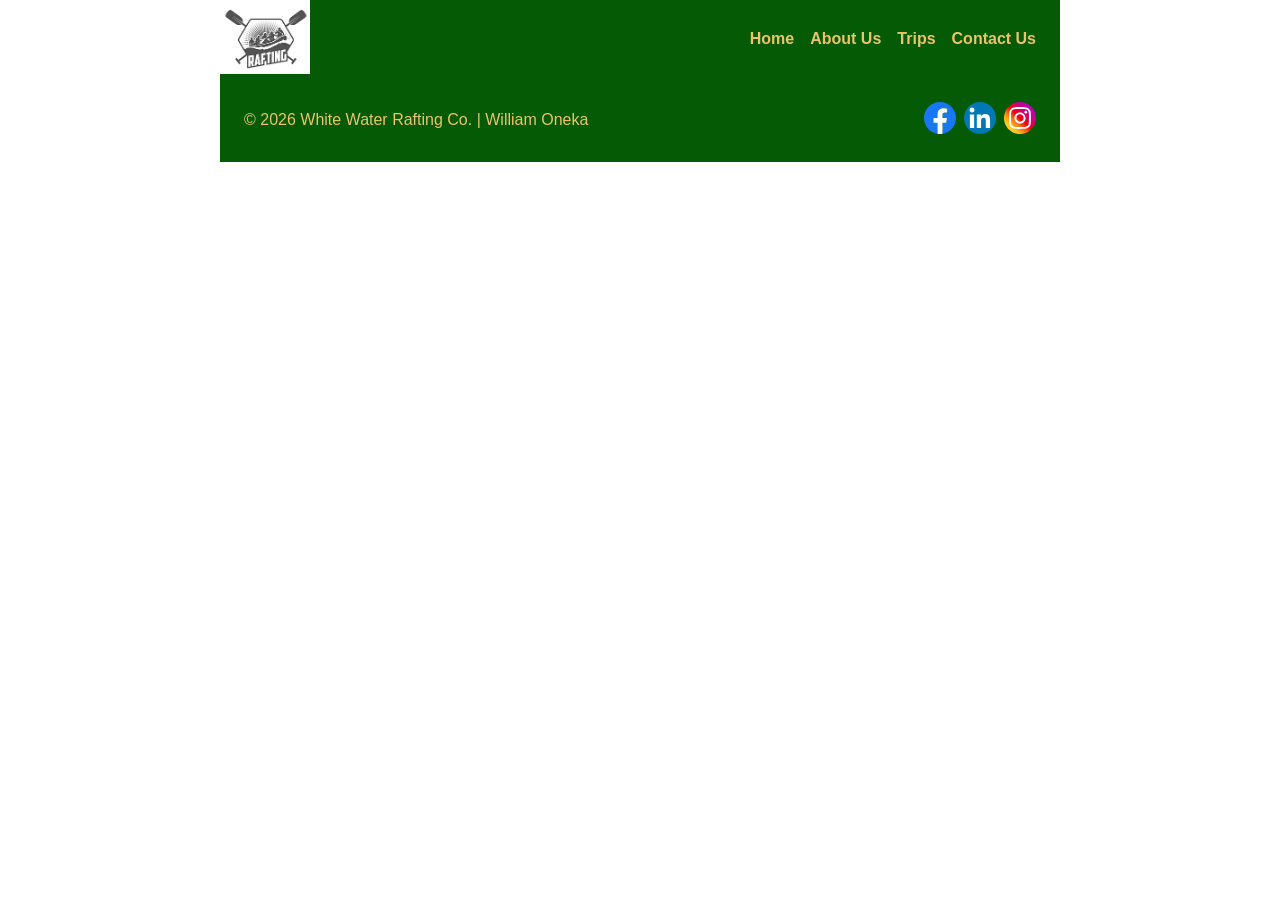
==== wwr/index.html @ c7ba490f "Fixes" ====
<!DOCTYPE html>
<html lang="en">

<head>
    <meta charset="UTF-8">
    <meta name="viewport" content="width=device-width, initial-scale=1.0">
    <meta name="author" content="William Oneka">
    <title>Home | White Water Rafting Co.</title>
    <meta name="description"
      content="Contact White Water Rafting Co. in Gulu, Uganda. Reach out with questions, reservation requests, or suggestions — we'd love to hear from you.">
    <link rel="stylesheet" href="styles/rafting.css">
</head>

<body>
    <header>
        <a href="index.html">
            <img src="images/logo.png" alt="White Water Rafting Co. logo">
        </a>
        <nav>
            <a href="index.html">Home</a>
            <a href="about.html">About Us</a>
            <a href="trips.html">Trips</a>
            <a href="contact.html">Contact Us</a>
        </nav>
    </header>

    <main>

    </main>

    <footer>
        <p> &copy; 2026 White Water Rafting Co. | William Oneka</p>
        <nav class="socialmedia">
            <a href="https://facebook.com">
                <img src="images/facebook.svg" alt="Facebook Icon">
            </a>
            <a href="https://linkedin.com">
                <img src="images/linkedin.svg" alt="LinkedIn Icon">
            </a>
            <a href="https://instagram.com">
                <img src="images/instagram.svg" alt="Instagram Icon">
            </a>
        </nav>
    </footer>
</body>

</html>
---- wwr/styles/rafting.css ----
:root {
    --primary-color: #055a05;
    /* deep green */
    --accent1-color: #264653;
    /* dark slate blue */
    --accent2-color: #e9c46a;
    /* light golden yellow */
    --heading-font: "Times New Roman", Georgia, serif;
    --body-font: Arial, Helvetica, sans-serif;
}

* {
    margin: 0;
    padding: 0;
    box-sizing: border-box;
}

body {
    font-family: var(--body-font);
    color: var(--accent1-color);
}

header,
main,
footer {
    max-width: 840px;
    margin: 0 auto;
}

/* ------- Header ------- */
header {
    display: grid;
    grid-template-columns: auto 1fr;
    align-items: center;
    background-color: var(--primary-color);
    color: var(--accent2-color);
}

header img {
    width: 90px;
    height: auto;
}

header nav {
    display: flex;
    justify-content: flex-end;
    gap: 1rem;
}

header nav a {
    color: var(--accent2-color);
    text-decoration: none;
    font-weight: bold;
}

/* ------- Headings ------- */
h1,
h2 {
    font-family: var(--heading-font);
    color: var(--primary-color);
}

nav,
p,
section,
article {
    margin: 16px;
    padding: 8px;
}

/* ------- Hero with overlays (about page) ------- */
.hero {
    position: relative;
    /* anchor for the absolute h1 and article */
}

.hero img {
    display: block;
    width: 100%;
    height: auto;
}

.hero h1 {
    position: absolute;
    top: 20px;
    width: 100%;
    padding: 16px;
    text-align: center;
    opacity: 0.7;
    background-color: var(--accent1-color);
    color: #fff;
}

.hero article {
    position: absolute;
    bottom: 20px;
    left: 20px;
    right: 20px;
    background-color: #ffffffd9;
    border-radius: 6px;
}

.hero article img {
    float: right;
    width: 125px;
    margin-left: 12px;
    border-radius: 4px;
    box-shadow: 0 2px 6px rgba(0, 0, 0, 0.3);
}

/* ------- Footer ------- */
footer {
    display: flex;
    align-items: center;
    justify-content: space-between;
    background-color: var(--primary-color);
    color: var(--accent2-color);
}

.socialmedia {
    display: flex;
    gap: 0.5rem;
}

.socialmedia a {
    text-decoration: none;
}

.socialmedia img {
    width: 32px;
    height: 32px;
}

/* ------- Adventures section (about page) ------- */
.adventures {
    display: grid;
    grid-template-columns: 1fr 1fr 1fr 1fr 1fr;
    gap: 1rem;
    text-align: center;
}

.adventures h2 {
    grid-column: 1 / 6;
    margin-bottom: 1rem;
}

.adventures figure {
    margin: 0;
}

.adventures img {
    width: 100%;
    height: auto;
}

.adventures figcaption {
    font-size: 0.9rem;
    margin-top: 0.5rem;
}

/* ------- History section (about page) ------- */
.history-grid {
    display: grid;
    grid-template-columns: 1fr auto 1fr;
    align-items: center;
    gap: 1rem;
}

.history-grid img {
    width: 200px;
    height: auto;
}

/* ===================================================
   Contact page styles
   =================================================== */

/* Company info block on top */
.contact-header {
    text-align: center;
    padding: 1rem;
}

/* Two-column grid: map left, form right */
.contact-grid {
    display: grid;
    grid-template-columns: 1fr 1fr;
    gap: 2rem;
    align-items: start;
    padding: 1rem;
}

.contact-map iframe {
    width: 100%;
    height: 100%;
    min-height: 400px;
    border: none;
    border-radius: 0.5rem;
}

/* Contact form */
.contact-form form {
    display: grid;
    gap: 1rem;
}

.form-item {
    display: grid;
    gap: 0.25rem;
}

.contact-form label {
    font-weight: bold;
}

.contact-form input[type="text"],
.contact-form input[type="email"],
.contact-form textarea {
    padding: 0.5rem;
    font-size: 1rem;
    border: 1px solid #ccc;
    border-radius: 0.25rem;
}

.contact-form fieldset {
    border: 1px solid #ccc;
    border-radius: 0.25rem;
    padding: 0.75rem;
}

.contact-form fieldset label {
    display: block;
    font-weight: normal;
    margin: 0.25rem 0;
}

.contact-form .checkbox-item label {
    font-weight: normal;
}

.contact-form button {
    padding: 0.75rem 1.5rem;
    background-color: var(--primary-color);
    color: var(--accent2-color);
    border: none;
    border-radius: 0.5rem;
    font-size: 1.1rem;
    font-weight: bold;
    cursor: pointer;
    justify-self: start;
}

.contact-form button:hover {
    background-color: var(--accent1-color);
}

/* Employee profiles */
.employee-grid {
    display: grid;
    grid-template-columns: 1fr 1fr 1fr;
    gap: 1rem;
}

.employee-grid figure {
    margin: 0;
    text-align: center;
}

.employee-grid img {
    width: 150px;
    height: 150px;
    border-radius: 50%;
}

.employee-grid figcaption {
    margin-top: 0.5rem;
    font-style: italic;
}

/* ===================================================
   Trips page styles
   =================================================== */

/* Trips intro */
.trips-intro {
    text-align: center;
    padding: 1rem;
}

.cta-button {
    display: inline-block;
    background-color: var(--primary-color);
    color: var(--accent2-color);
    padding: 0.75rem 1.5rem;
    text-decoration: none;
    border-radius: 6px;
    font-weight: bold;
}

/* Trip cards grid */
.trip-cards {
    display: grid;
    grid-template-columns: 1fr 1fr 1fr;
    gap: 1.5rem;
    padding: 1rem;
}

.trip-cards h2 {
    grid-column: 1 / 4;
    text-align: center;
}

.trip-cards figure {
    margin: 0;
    text-align: center;
}

.trip-cards img {
    width: 100%;
    height: auto;
}

/* Trips table */
.trips-table {
    padding: 1rem;
    text-align: center;
}

table {
    width: 100%;
    border-collapse: collapse;
    margin-top: 1rem;
}

th,
td {
    border: 1px solid var(--accent1-color);
    padding: 0.75rem;
}

th {
    background-color: var(--primary-color);
    color: var(--accent2-color);
}
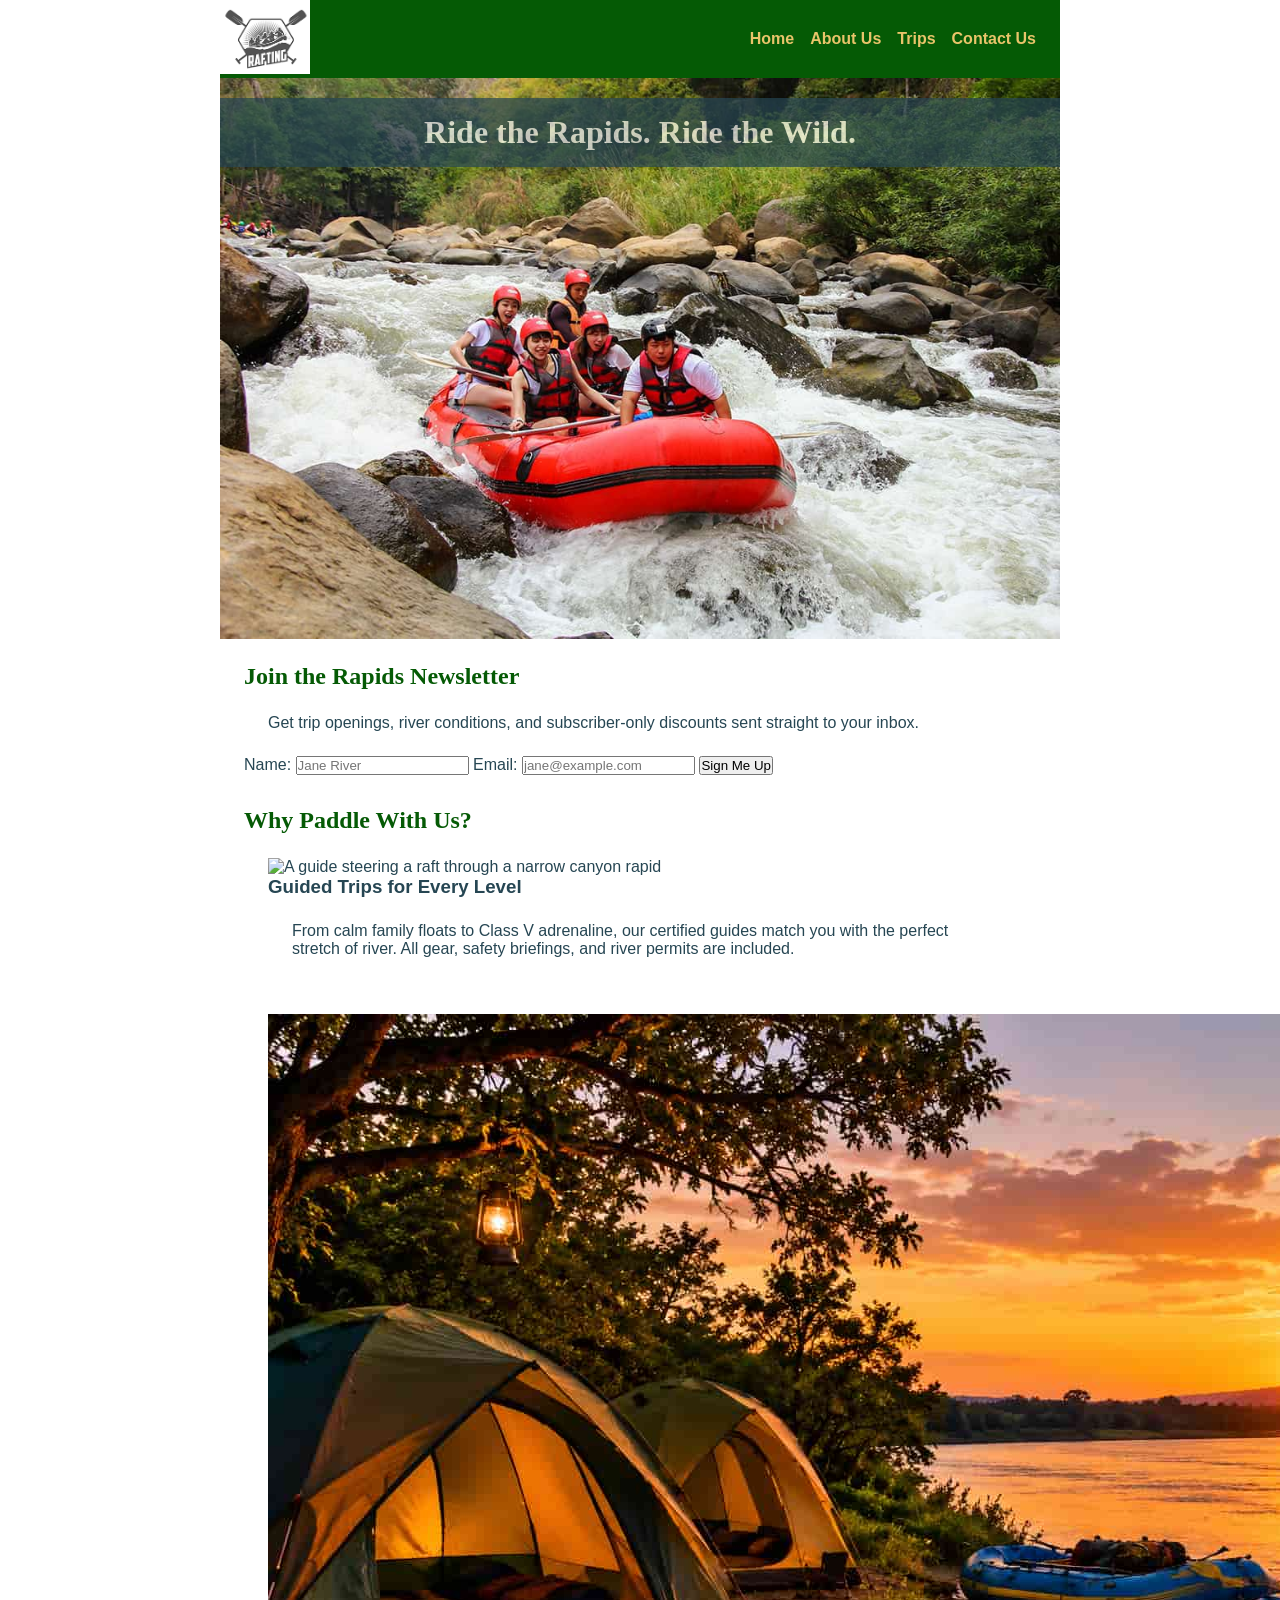
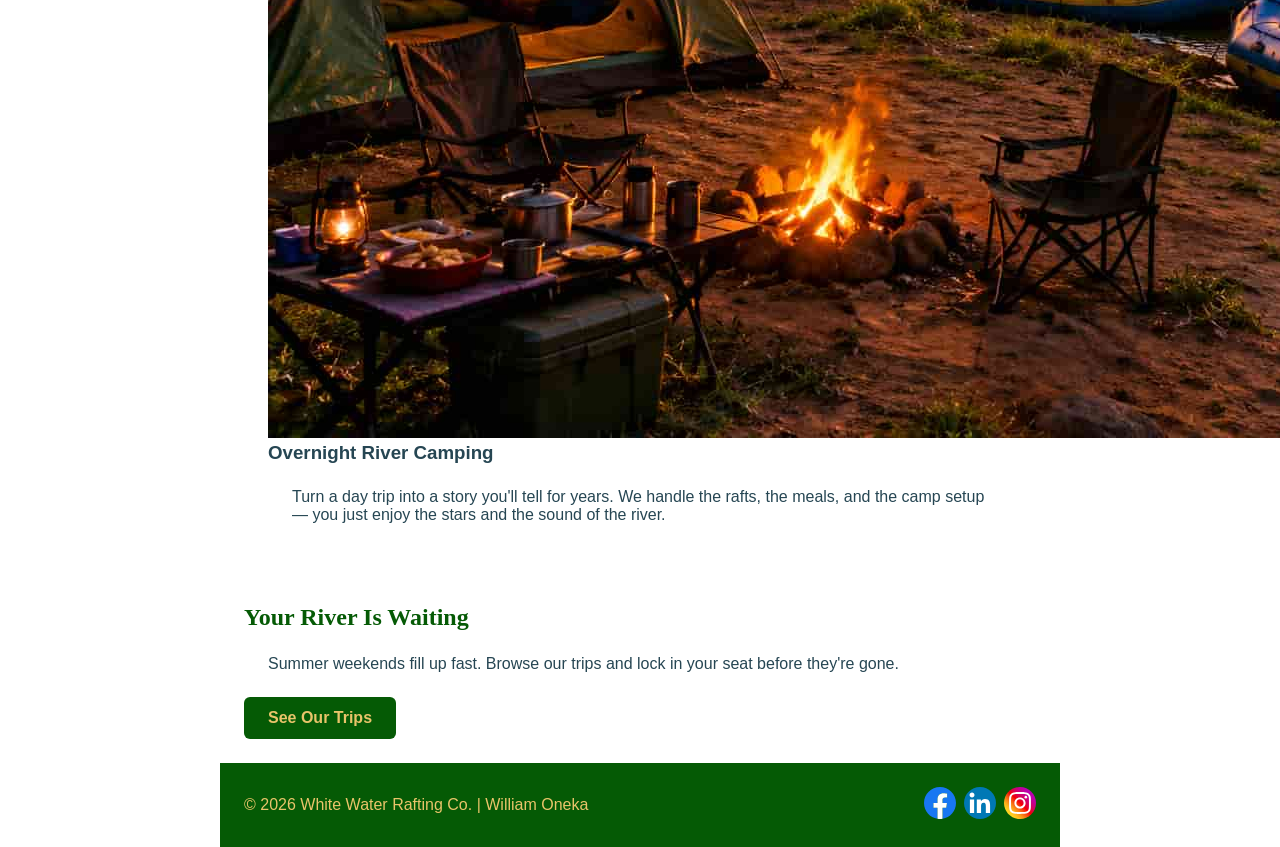
==== commit 0ad73a9f: "images added" ====
--- a/wwr/index.html
+++ b/wwr/index.html
@@ -7,7 +7,7 @@
     <meta name="author" content="William Oneka">
     <title>Home | White Water Rafting Co.</title>
     <meta name="description"
-      content="Contact White Water Rafting Co. in Gulu, Uganda. Reach out with questions, reservation requests, or suggestions — we'd love to hear from you.">
+      content="Experience the thrill of white water rafting on the Nile with White Water Rafting Co. Guided trips, overnight camping, and adventures for every skill level.">
     <link rel="stylesheet" href="styles/rafting.css">
 </head>
 
@@ -25,7 +25,68 @@
     </header>
 
     <main>
+        <!-- ===== HERO ===== -->
+        <div class="hero">
+            <img src="images/hero-home.jpg"
+              alt="Rafters paddling through churning white water rapids">
+            <h1>Ride the Rapids. Ride the Wild.</h1>
+        </div>
 
+        <!-- ===== NEWSLETTER ===== -->
+        <section class="newsletter">
+            <h2>Join the Rapids Newsletter</h2>
+            <p>Get trip openings, river conditions, and subscriber-only discounts sent straight to
+                your
+                inbox.</p>
+
+            <form action="https://formspree.io/f/yourformid" method="post">
+                <label for="subscriber-name">Name:</label>
+                <input type="text" id="subscriber-name" name="name" placeholder="Jane River"
+                  required>
+
+                <label for="subscriber-email">Email:</label>
+                <input type="email" id="subscriber-email" name="email"
+                  placeholder="jane@example.com" required>
+
+                <button type="submit">Sign Me Up</button>
+            </form>
+        </section>
+
+        <!-- ===== GRID ===== -->
+        <section class="home-grid-section">
+            <h2>Why Paddle With Us?</h2>
+
+            <div class="home-grid">
+                <article>
+                    <img src="images/guided-trips.jpg"
+                      alt="A guide steering a raft through a narrow canyon rapid">
+                    <h3>Guided Trips for Every Level</h3>
+                    <p>From calm family floats to Class V adrenaline, our certified guides match you
+                        with
+                        the perfect stretch of river. All gear, safety briefings, and river permits
+                        are
+                        included.</p>
+                </article>
+
+                <article>
+                    <img src="images/riverside-camp.jpg"
+                      alt="Tents and rafts set up at a riverside camp at sunset">
+                    <h3>Overnight River Camping</h3>
+                    <p>Turn a day trip into a story you'll tell for years. We handle the rafts, the
+                        meals, and
+                        the camp setup — you just enjoy the stars and the sound of the river.</p>
+                </article>
+            </div>
+        </section>
+
+        <!-- ===== CALL TO ACTION ===== -->
+        <section class="cta">
+            <h2>Your River Is Waiting</h2>
+            <p>Summer weekends fill up fast. Browse our trips and lock in your seat before they're
+                gone.
+            </p>
+            <a class="cta-button" href="trips.html">See Our Trips</a>
+        </section>
     </main>
 
     <footer>
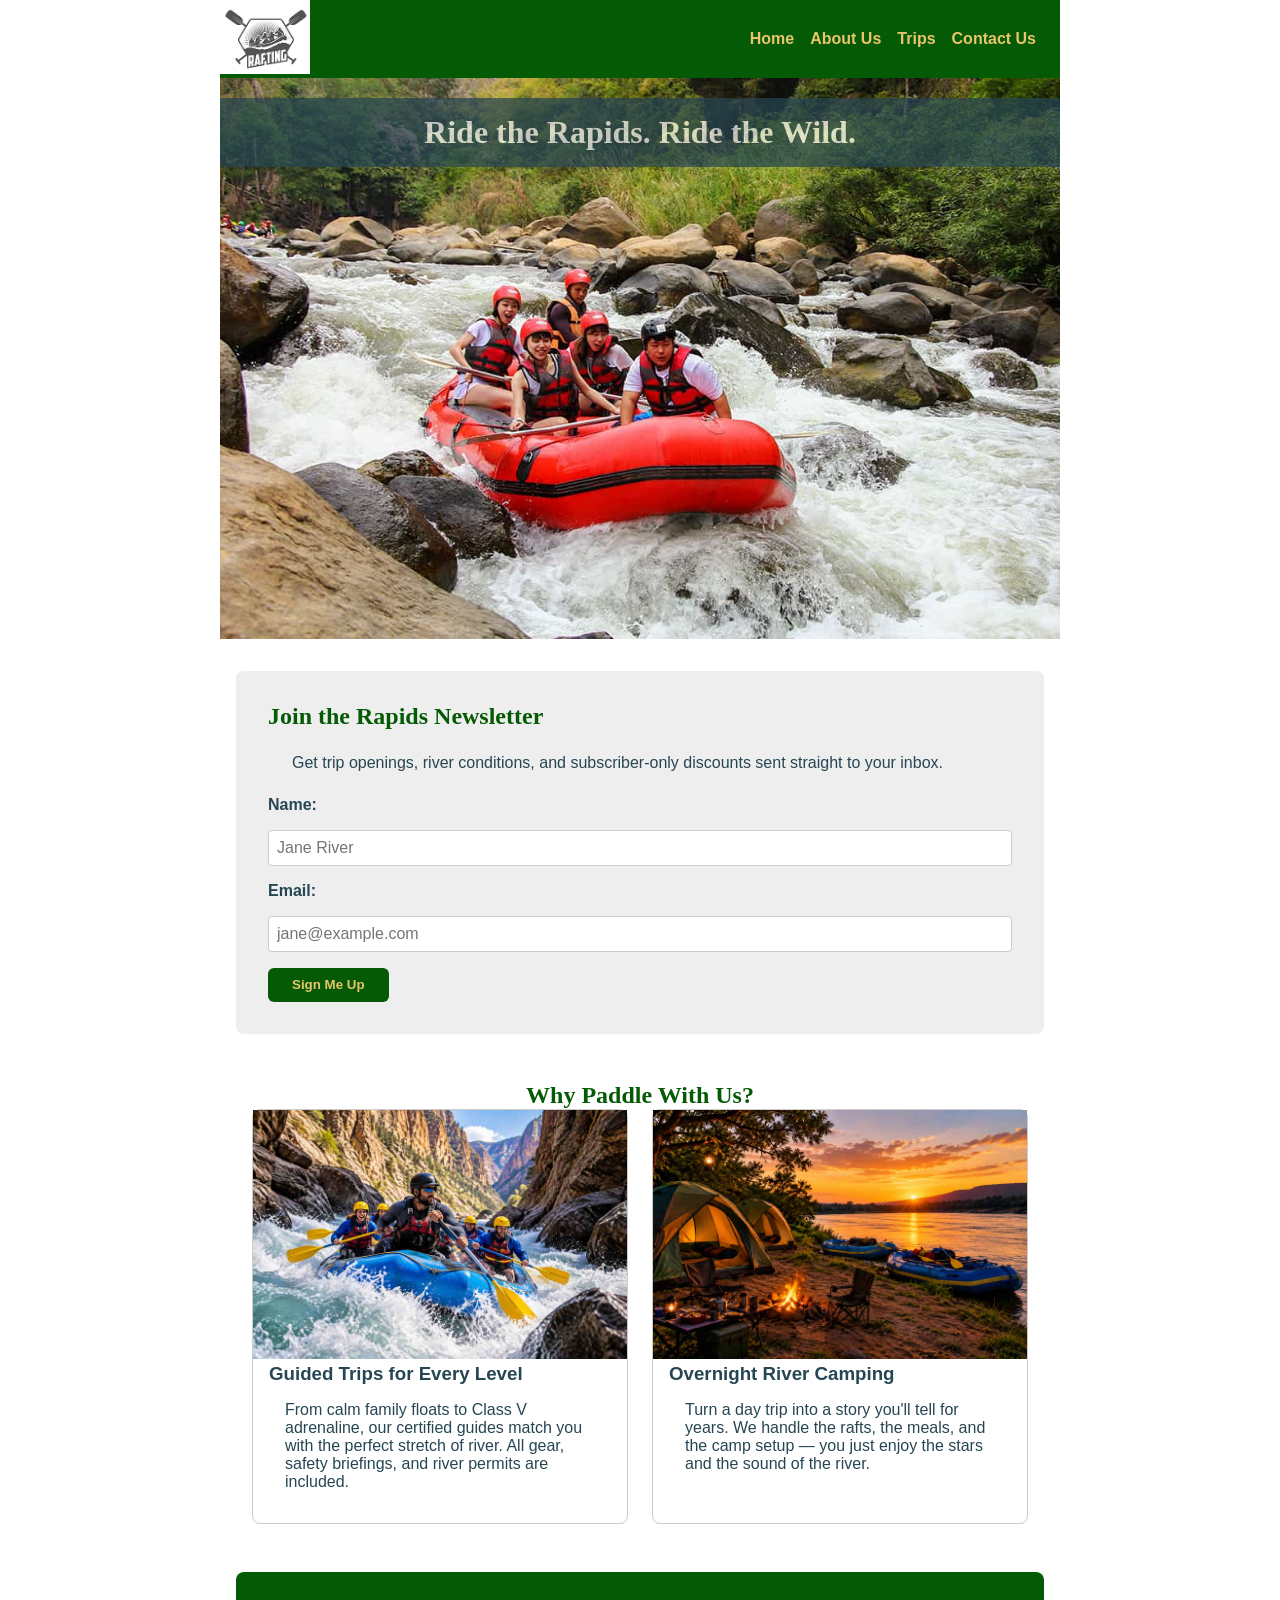
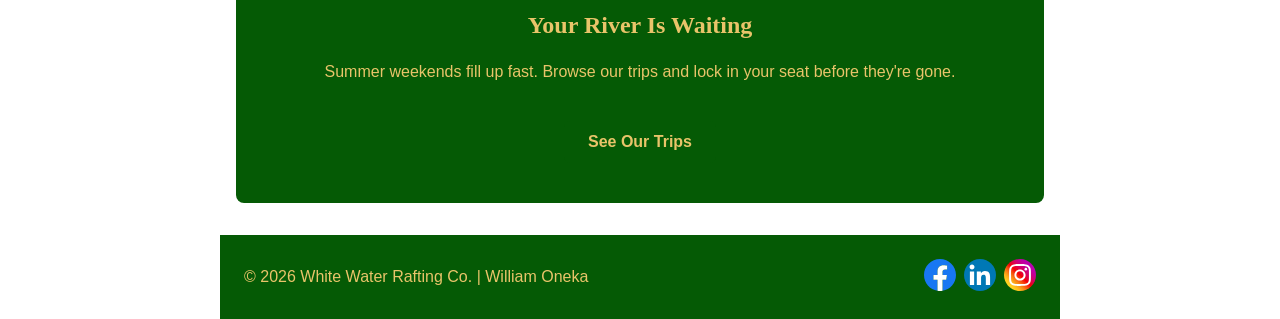
==== commit a67487a8: "make fixes" ====
--- a/wwr/index.html
+++ b/wwr/index.html
@@ -39,7 +39,7 @@
                 your
                 inbox.</p>
 
-            <form action="https://formspree.io/f/yourformid" method="post">
+            <form action="" method="post">
                 <label for="subscriber-name">Name:</label>
                 <input type="text" id="subscriber-name" name="name" placeholder="Jane River"
                   required>
--- a/wwr/styles/rafting.css
+++ b/wwr/styles/rafting.css
@@ -341,4 +341,96 @@
 th {
     background-color: var(--primary-color);
     color: var(--accent2-color);
+}
+
+/* ------- Newsletter ------- */
+.newsletter {
+    background-color: #eee;
+    padding: 2rem;
+    border-radius: 8px;
+    margin: 2rem 16px;
+}
+
+.newsletter form {
+    display: grid;
+    gap: 1rem;
+}
+
+.newsletter label {
+    font-weight: bold;
+}
+
+.newsletter input {
+    padding: 0.5rem;
+    font-size: 1rem;
+    border: 1px solid #ccc;
+    border-radius: 4px;
+}
+
+.newsletter button {
+    padding: 0.6rem 1.5rem;
+    background-color: var(--primary-color);
+    color: var(--accent2-color);
+    border: none;
+    border-radius: 6px;
+    font-weight: bold;
+    cursor: pointer;
+    justify-self: start;
+}
+
+.newsletter button:hover {
+    background-color: var(--accent1-color);
+}
+
+/* ------- Home grid (2 columns) ------- */
+.home-grid-section {
+    padding: 1rem;
+    text-align: center;
+}
+
+.home-grid {
+    display: grid;
+    grid-template-columns: 1fr 1fr;
+    gap: 1.5rem;
+    text-align: left;
+}
+
+.home-grid article {
+    background: #fff;
+    border: 1px solid #ccc;
+    border-radius: 8px;
+    padding: 0;
+    margin: 0;
+}
+
+.home-grid img {
+    width: 100%;
+    height: auto;
+}
+
+.home-grid h3,
+.home-grid p {
+    padding: 0 1rem;
+}
+
+.home-grid p {
+    padding-bottom: 1rem;
+}
+
+/* ------- Call to action ------- */
+.cta {
+    text-align: center;
+    background-color: var(--primary-color);
+    color: var(--accent2-color);
+    padding: 2.5rem 1.5rem;
+    border-radius: 8px;
+    margin: 2rem 16px;
+}
+
+.cta h2 {
+    color: var(--accent2-color);
+}
+
+.cta-button {
+    margin-top: 1rem;
 }
